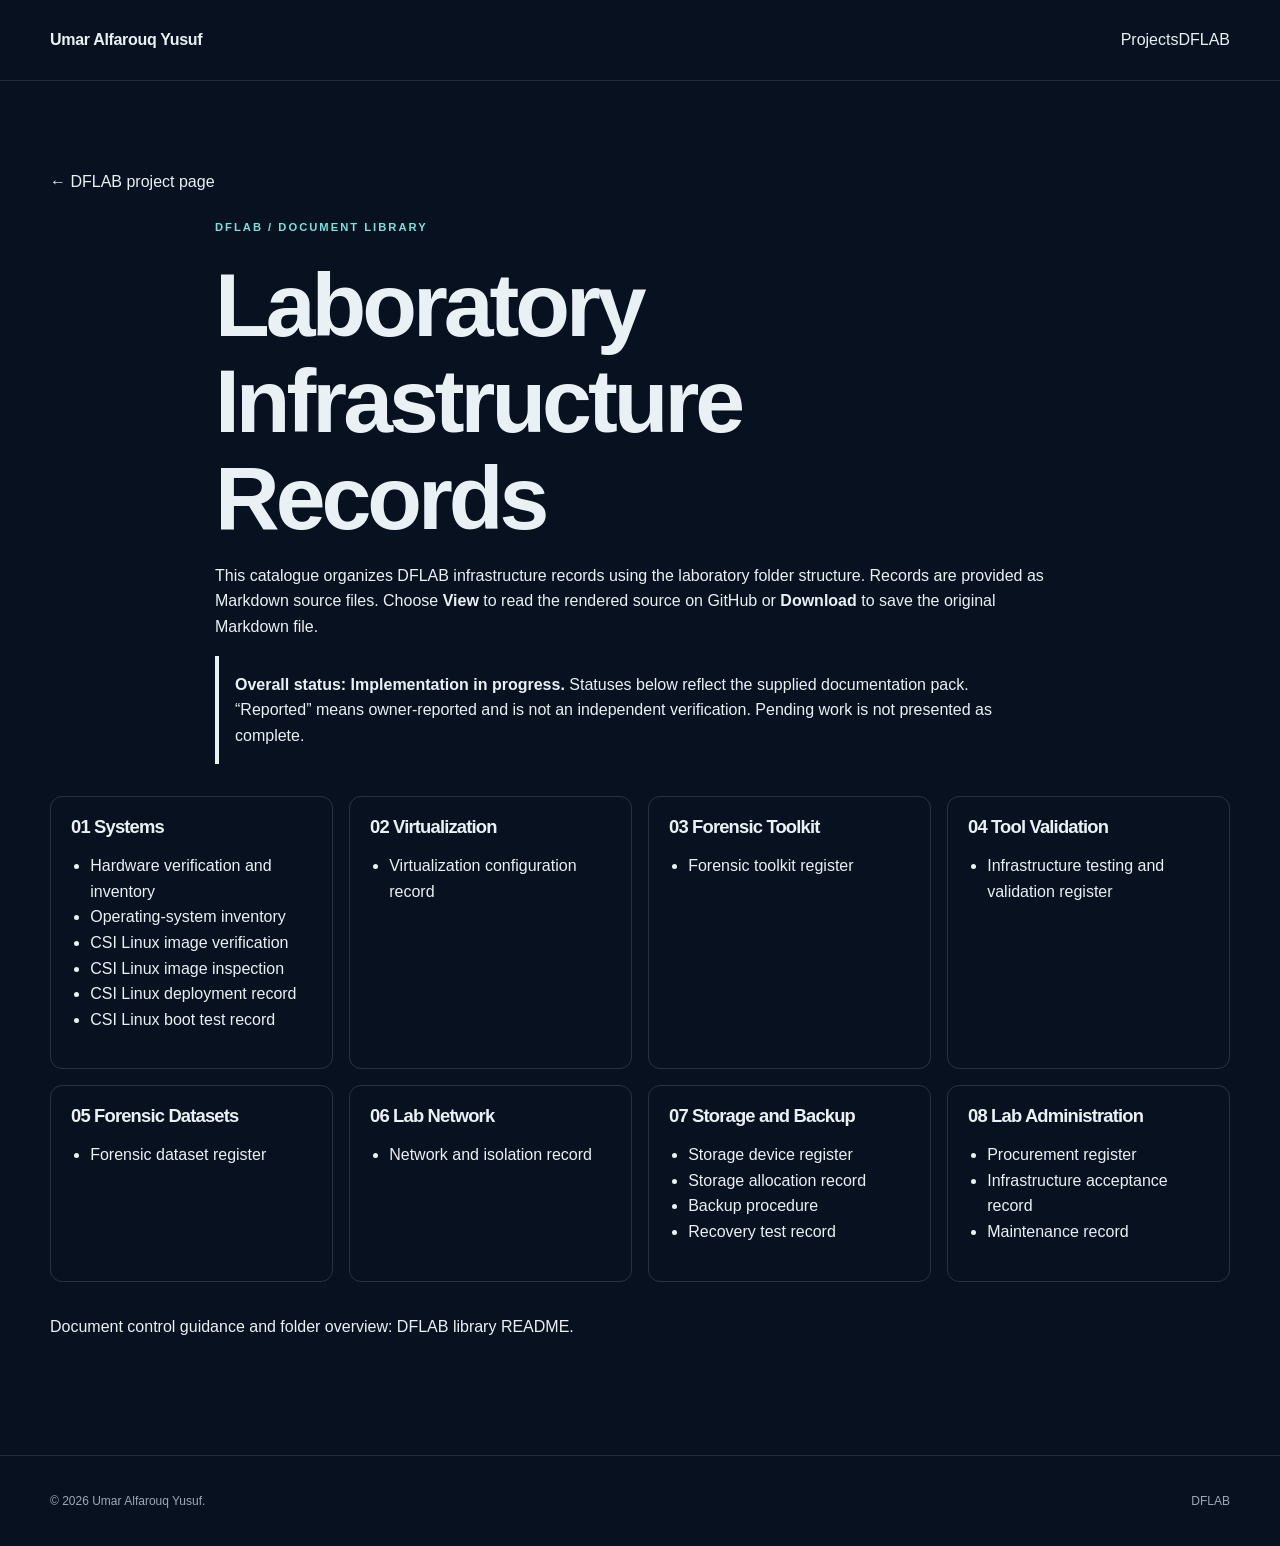
==== DFLAB/index.html @ f7931f22 "Add DFLAB infrastructure document library and structured records" ====
<!doctype html>
<html lang="en">
<head>
  <meta charset="utf-8">
  <meta name="viewport" content="width=device-width, initial-scale=1">
  <meta name="description" content="DFLAB infrastructure document library, implementation records and test status.">
  <title>DFLAB Document Library</title>
  <link rel="stylesheet" href="../css/style.css">
  <link rel="stylesheet" href="../css/pages.css">
  <style>
    .library-intro{max-width:850px;margin:0 auto 2rem}.library-grid{display:grid;grid-template-columns:repeat(auto-fit,minmax(250px,1fr));gap:1rem;margin:2rem 0}.library-card{padding:1.25rem;border:1px solid rgba(127,127,127,.3);border-radius:12px}.library-card h2{font-size:1.15rem;margin-top:0}.library-card ul{padding-left:1.2rem}.doc-actions{display:flex;gap:.8rem;flex-wrap:wrap;font-size:.92rem}.status-note{padding:1rem;border-left:4px solid currentColor}.back-link{display:inline-block;margin:1.5rem 0}
  </style>
</head>
<body>
  <header class="site-header"><div class="container nav-wrap"><a class="brand" href="../index.html">Umar Alfarouq Yusuf</a><nav aria-label="Main navigation"><a href="../projects.html">Projects</a><a href="../lab.html">DFLAB</a></nav></div></header>
  <main class="container" style="padding:64px 0 100px">
    <a class="back-link" href="../lab.html">← DFLAB project page</a>
    <div class="library-intro"><p class="eyebrow">DFLAB / Document Library</p><h1>Laboratory Infrastructure Records</h1><p>This catalogue organizes DFLAB infrastructure records using the laboratory folder structure. Records are provided as Markdown source files. Choose <strong>View</strong> to read the rendered source on GitHub or <strong>Download</strong> to save the original Markdown file.</p><p class="status-note"><strong>Overall status: Implementation in progress.</strong> Statuses below reflect the supplied documentation pack. “Reported” means owner-reported and is not an independent verification. Pending work is not presented as complete.</p></div>
    <section class="library-grid" aria-label="Document categories">
      <article class="library-card"><h2>01 Systems</h2><ul><li><a href="02_LABORATORY_INFRASTRUCTURE/01_SYSTEMS/HARDWARE_INVENTORY/DFLAB_Hardware_Verification_and_Inventory_Record.md">Hardware verification and inventory</a></li><li><a href="02_LABORATORY_INFRASTRUCTURE/01_SYSTEMS/OPERATING_SYSTEM_INVENTORY/DFLAB_Operating_System_Inventory.md">Operating-system inventory</a></li><li><a href="02_LABORATORY_INFRASTRUCTURE/01_SYSTEMS/OPERATING_SYSTEMS/CSI_LINUX/Image_Verification/DFLAB_CSI_Linux_Image_Verification.md">CSI Linux image verification</a></li><li><a href="02_LABORATORY_INFRASTRUCTURE/01_SYSTEMS/OPERATING_SYSTEMS/CSI_LINUX/Image_Inspection/DFLAB_CSI_Linux_Image_Inspection.md">CSI Linux image inspection</a></li><li><a href="02_LABORATORY_INFRASTRUCTURE/01_SYSTEMS/OPERATING_SYSTEMS/CSI_LINUX/Deployment_Records/DFLAB_CSI_Linux_Deployment_Record.md">CSI Linux deployment record</a></li><li><a href="02_LABORATORY_INFRASTRUCTURE/01_SYSTEMS/OPERATING_SYSTEMS/CSI_LINUX/Boot_Test_Records/DFLAB_CSI_Linux_Boot_Test_Record.md">CSI Linux boot test record</a></li></ul></article>
      <article class="library-card"><h2>02 Virtualization</h2><ul><li><a href="02_LABORATORY_INFRASTRUCTURE/02_VIRTUALIZATION/DFLAB_Virtualization_Configuration_Record.md">Virtualization configuration record</a></li></ul></article>
      <article class="library-card"><h2>03 Forensic Toolkit</h2><ul><li><a href="02_LABORATORY_INFRASTRUCTURE/03_FORENSIC_TOOLKIT/DFLAB_Forensic_Toolkit_Register.md">Forensic toolkit register</a></li></ul></article>
      <article class="library-card"><h2>04 Tool Validation</h2><ul><li><a href="02_LABORATORY_INFRASTRUCTURE/04_TOOL_VALIDATION/DFLAB_Infrastructure_Testing_and_Validation_Register.md">Infrastructure testing and validation register</a></li></ul></article>
      <article class="library-card"><h2>05 Forensic Datasets</h2><ul><li><a href="02_LABORATORY_INFRASTRUCTURE/05_FORENSIC_DATASETS/DFLAB_Forensic_Dataset_Register.md">Forensic dataset register</a></li></ul></article>
      <article class="library-card"><h2>06 Lab Network</h2><ul><li><a href="02_LABORATORY_INFRASTRUCTURE/06_LAB_NETWORK/DFLAB_Laboratory_Network_and_Isolation_Record.md">Network and isolation record</a></li></ul></article>
      <article class="library-card"><h2>07 Storage and Backup</h2><ul><li><a href="02_LABORATORY_INFRASTRUCTURE/07_STORAGE_AND_BACKUP/STORAGE_DEVICE_REGISTER/DFLAB_Storage_Device_Register.md">Storage device register</a></li><li><a href="02_LABORATORY_INFRASTRUCTURE/07_STORAGE_AND_BACKUP/STORAGE_ALLOCATION/DFLAB_Storage_Allocation_Record.md">Storage allocation record</a></li><li><a href="02_LABORATORY_INFRASTRUCTURE/07_STORAGE_AND_BACKUP/BACKUP_PROCEDURES/DFLAB_Backup_Procedure.md">Backup procedure</a></li><li><a href="02_LABORATORY_INFRASTRUCTURE/07_STORAGE_AND_BACKUP/RECOVERY_TESTS/DFLAB_Recovery_Test_Record.md">Recovery test record</a></li></ul></article>
      <article class="library-card"><h2>08 Lab Administration</h2><ul><li><a href="02_LABORATORY_INFRASTRUCTURE/08_LAB_ADMINISTRATION/PROCUREMENT/DFLAB_Procurement_Register.md">Procurement register</a></li><li><a href="02_LABORATORY_INFRASTRUCTURE/08_LAB_ADMINISTRATION/INFRASTRUCTURE_ACCEPTANCE/DFLAB_Infrastructure_Acceptance_Record.md">Infrastructure acceptance record</a></li><li><a href="02_LABORATORY_INFRASTRUCTURE/08_LAB_ADMINISTRATION/MAINTENANCE_RECORDS/DFLAB_Maintenance_Record.md">Maintenance record</a></li></ul></article>
    </section>
    <p>Document control guidance and folder overview: <a href="README.md">DFLAB library README</a>.</p>
  </main>
  <footer class="site-footer"><div class="container footer-wrap"><p>© 2026 Umar Alfarouq Yusuf.</p><a href="../lab.html">DFLAB</a></div></footer>
  <script>
    // Open document links in a new tab; preserve the library page for navigation.
    document.querySelectorAll('.library-card a').forEach(link => { link.target = '_blank'; link.rel = 'noopener'; });
  </script>
</body>
</html>
---- css/style.css ----
:root {
  --ink: #eaf1f5;
  --muted: #9aa9b6;
  --line: rgba(190, 215, 225, .15);
  --navy: #08111f;
  --panel: #0d1b2b;
  --cyan: #74e4df;
  --lime: #c9ef78;
  --max: 1180px;
}

* { box-sizing: border-box; }
html { scroll-behavior: smooth; }
body { margin: 0; color: var(--ink); background: var(--navy); font-family: "DM Sans", sans-serif; line-height: 1.6; }
a { color: inherit; text-decoration: none; }
.container { width: min(calc(100% - 48px), var(--max)); margin-inline: auto; }
.skip-link { position: fixed; top: -100px; left: 20px; z-index: 10; padding: 10px 14px; color: var(--navy); background: var(--cyan); }
.skip-link:focus { top: 20px; }

.site-header { border-bottom: 1px solid var(--line); }
.nav-wrap, .footer-wrap { display: flex; align-items: center; justify-content: space-between; min-height: 80px; gap: 24px; }
.brand { display: inline-flex; align-items: center; gap: 11px; font-family: "Space Grotesk", sans-serif; font-weight: 600; letter-spacing: -.02em; white-space: nowrap; }
.brand-emblem {
  width: 34px;
  height: 34px;
  display: block;
  border-radius: 50%;
  object-fit: cover;
}
.brand-mark { display: grid; width: 34px; height: 34px; place-items: center; color: var(--navy); background: var(--cyan); font-size: .7rem; font-weight: 700; }
.site-nav { display: flex; flex-wrap: wrap; justify-content: flex-end; gap: 24px; color: var(--muted); font-size: .82rem; }
.site-nav a { transition: color .2s ease; }
.site-nav a:hover, .site-nav a.active { color: var(--cyan); }

.hero { display: grid; grid-template-columns: 1.1fr .9fr; align-items: center; min-height: 650px; gap: 50px; padding-block: 90px; }
.eyebrow { margin: 0 0 20px; color: var(--cyan); font-size: .7rem; font-weight: 700; letter-spacing: .18em; text-transform: uppercase; }
.status-dot, .pulse { display: inline-block; width: 7px; height: 7px; margin-right: 8px; border-radius: 50%; background: var(--lime); box-shadow: 0 0 12px var(--lime); }
h1, h2, h3 { margin: 0; font-family: "Space Grotesk", sans-serif; line-height: 1.08; letter-spacing: -.045em; }
h1 { max-width: 700px; font-size: clamp(3.2rem, 7vw, 6.3rem); }
h1 span, h2 em { color: var(--cyan); font-style: normal; }
.hero-text { max-width: 540px; margin: 30px 0; color: var(--muted); font-size: 1.05rem; }
.hero-actions { display: flex; flex-wrap: wrap; gap: 12px; }
.button {
  display: inline-flex;
  align-items: center;
  justify-content: center;
  gap: 18px;
  min-height: 48px;
  padding: 0 20px;
  border: 1px solid var(--cyan);
  font-size: .8rem;
  font-weight: 700;
  transition: transform .2s ease, background-color .2s ease, border-color .2s ease;
}
.button:hover { transform: translateY(-3px); }
.button-primary { color: var(--navy); background: var(--cyan); }
.button-primary:hover { background: var(--lime); border-color: var(--lime); }
.button-secondary { border-color: var(--line); color: var(--muted); }
.button-secondary:hover { color: var(--ink); border-color: var(--cyan); }

.hero-visual { position: relative; display: grid; min-height: 390px; place-items: center; }
.orbit { position: absolute; border: 1px solid var(--line); border-radius: 50%; transform: rotate(-25deg); }
.orbit-one { width: 360px; height: 190px; }
.orbit-two { width: 240px; height: 370px; }

.profile-photo {
  width: min(300px, 40vw);
  aspect-ratio: 3 / 4;
  border-radius: 10px;
  overflow: hidden;
  background: linear-gradient(180deg, rgba(8,17,31,0.88), rgba(13,27,43,0.95));
  border: 1px solid rgba(116,228,223,0.08);
  box-shadow: 0 8px 30px rgba(2,6,10,0.6);
  z-index: 3;
  display: block;
  margin-inline-start: auto;
}
.profile-photo img {
  width: 100%;
  height: 100%;
  object-fit: cover;
  object-position: 50% 38%;
  display: block;
}

.evidence-card {
  position: relative;
  width: min(100%, 260px);
  min-height: 320px;
  padding: 20px;
  overflow: hidden;
  border: 1px solid rgba(116, 228, 223, .12);
  background: linear-gradient(145deg, rgba(18,48,68,0.18), rgba(13,27,43,0.14));
  transform: rotate(-6deg);
  box-shadow: none;
  z-index: 1;
  margin-left: -20px;
}
.evidence-card .fingerprint { position: absolute; top: 80px; left: 0; width: 100%; color: var(--cyan); opacity: .08; text-align: center; font-size: 7rem; }
.scan-lines { height: 100px; margin: 34px -20px 20px; opacity: .22; background: repeating-linear-gradient(0deg, transparent 0 10px, rgba(116,228,223,0.06) 11px 12px); }
.card-top, .card-meta { display: flex; justify-content: space-between; color: var(--muted); font-size: .62rem; letter-spacing: .12em; }
.card-title { position: relative; margin: 0 0 28px; font-size: 1.25rem; line-height: 1.2; }
.card-title strong, .card-meta strong { color: var(--lime); }

.intro-section { display: grid; grid-template-columns: 1fr 1fr; gap: 80px; padding-block: 115px; border-top: 1px solid var(--line); }
h2 { font-size: clamp(2.4rem, 5vw, 4.5rem); }
.intro-content { max-width: 440px; padding-top: 44px; color: var(--muted); font-size: 1.1rem; }
.text-link { display: inline-flex; gap: 18px; margin-top: 22px; color: var(--cyan); font-size: .82rem; font-weight: 700; }
.text-link:hover { color: var(--lime); }
.focus-section { padding-block: 100px 120px; background: #0a1726; }
.section-heading-row { display: flex; align-items: end; justify-content: space-between; margin-bottom: 50px; }
.section-heading-row .text-link { margin-bottom: 8px; }
.focus-grid { display: grid; grid-template-columns: repeat(3, 1fr); gap: 14px; }
.focus-card { position: relative; min-height: 290px; padding: 28px; border: 1px solid var(--line); background: var(--panel); }
.focus-card.featured { border-color: rgba(116, 228, 223, .6); background: linear-gradient(135deg, #123044, #0d1b2b); }
.focus-card .number { color: var(--cyan); font-size: .7rem; letter-spacing: .1em; }
.focus-card h3 { margin-top: 65px; font-size: 1.8rem; }
.focus-card p { max-width: 220px; color: var(--muted); font-size: .87rem; }
.focus-card > a { position: relative; right: 27px; bottom: 25px; color: var(--cyan); font-size: 1.4rem; }
.cta-section { padding-block: 100px; }
.cta-box { padding: 65px; border: 1px solid var(--line); background: radial-gradient(circle at 90% 20%, rgba(116, 228, 223, .14), transparent 35%), var(--panel); }
.cta-box h2 { margin-bottom: 35px; }
.site-footer { border-top: 1px solid var(--line); color: var(--muted); font-size: .75rem; }
.footer-wrap { min-height: 90px; }
.footer-wrap div { display: flex; gap: 22px; }
.footer-wrap a:hover { color: var(--cyan); }

@media (max-width: 1100px) {
  .profile-photo { width: min(260px, 36vw); }
  .evidence-card { width: min(220px, 36vw); min-height: 280px; margin-left: -12px; transform: rotate(-5deg); }
  .orbit-one { width: 300px; height: 160px; }
  .orbit-two { width: 200px; height: 300px; }
}

@media (max-width: 850px) {
  .nav-wrap { align-items: flex-start; flex-direction: column; padding-block: 18px; }
  .site-nav { justify-content: flex-start; gap: 12px 18px; }
  .hero { grid-template-columns: 1fr; padding-block: 75px; }
  .hero-visual { min-height: 330px; }
  .profile-photo { width: min(220px, 46vw); aspect-ratio: 3 / 4; margin: 0 auto 18px; }
  .evidence-card { position: relative; margin: 0 auto; transform: none; margin-top: 8px; }
  .intro-section { gap: 35px; }
}

@media (max-width: 620px) {
  .container { width: min(calc(100% - 32px), var(--max)); }
  h1 { font-size: clamp(2.9rem, 15vw, 4.5rem); }
  .intro-section, .focus-grid { grid-template-columns: 1fr; }
  .intro-content { padding-top: 0; }
  .section-heading-row { align-items: flex-start; flex-direction: column; gap: 15px; }
  .focus-card { min-height: 245px; }
  .focus-card h3 { margin-top: 45px; }
  .cta-box { padding: 38px 24px; }
  .footer-wrap { align-items: flex-start; flex-direction: column; justify-content: center; padding-block: 25px; }
  .profile-photo { width: min(180px, 44vw); aspect-ratio: 3 / 4; }
  .evidence-card { width: min(240px, 60vw); }
}

@media (prefers-reduced-motion: reduce) { *, *::before, *::after { scroll-behavior: auto !important; transition: none !important; } }
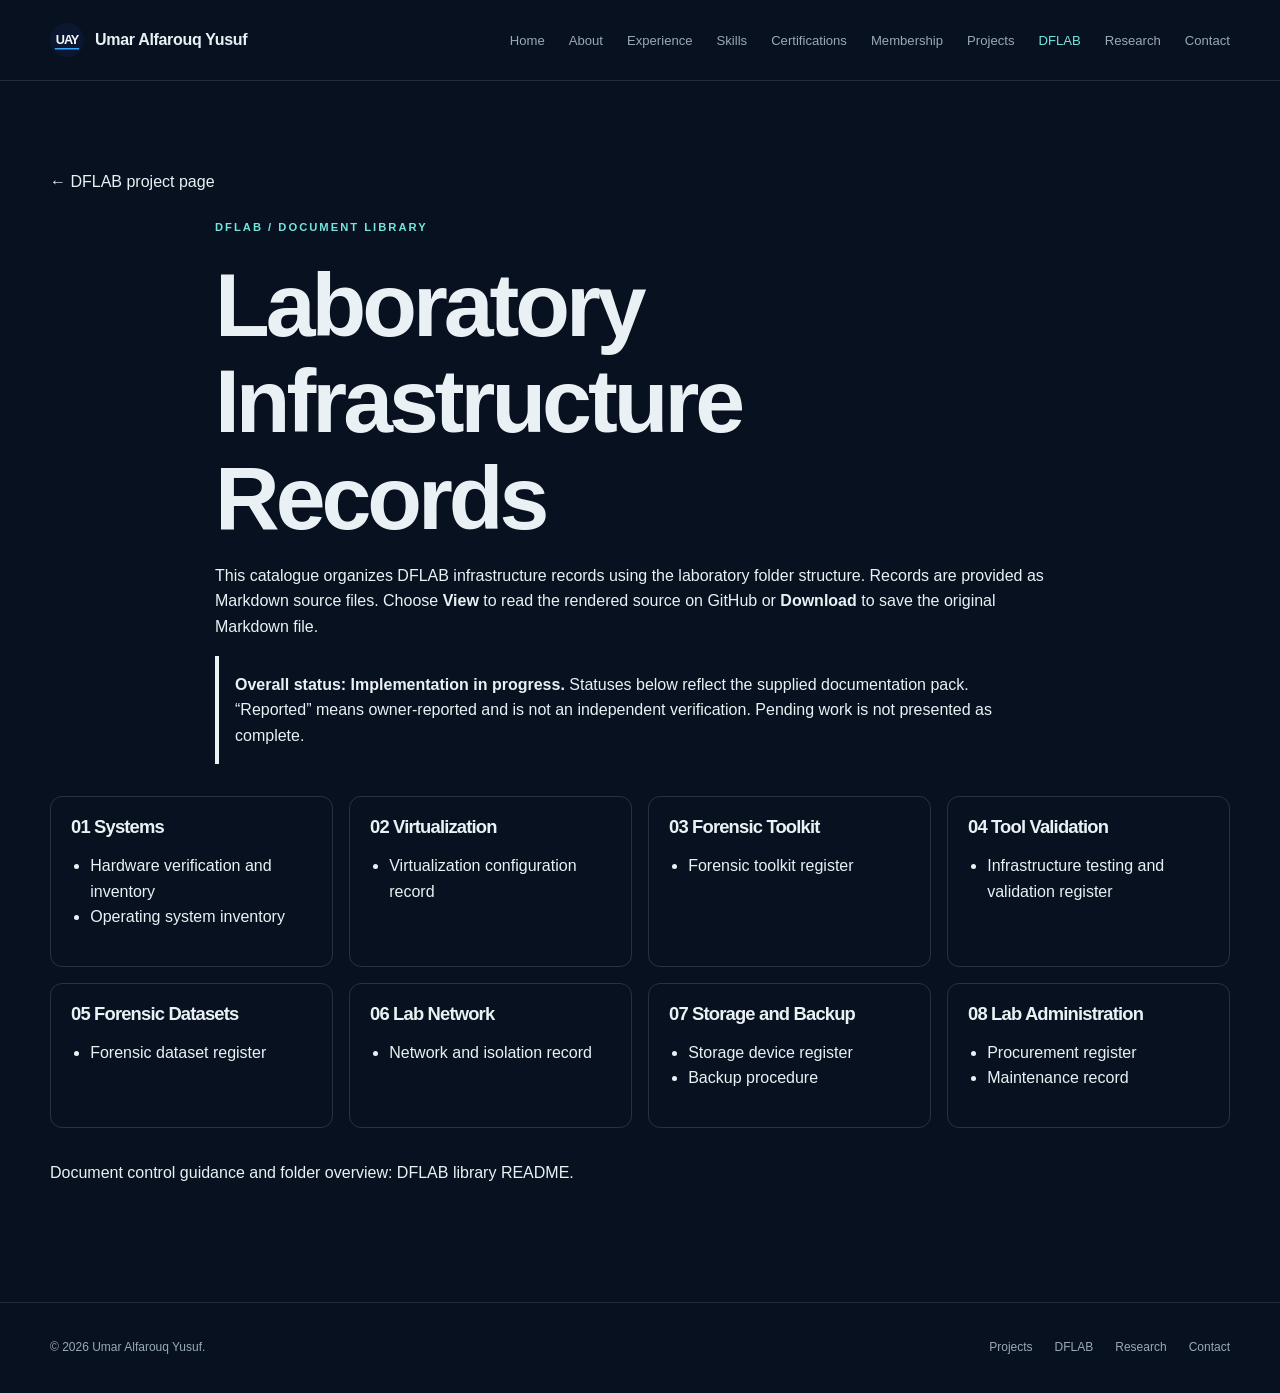
==== commit 5d251a0a: "Fix DFLAB navigation and align global site links with the main portfolio menu" ====
--- a/DFLAB/index.html
+++ b/DFLAB/index.html
@@ -12,23 +12,55 @@
   </style>
 </head>
 <body>
-  <header class="site-header"><div class="container nav-wrap"><a class="brand" href="../index.html">Umar Alfarouq Yusuf</a><nav aria-label="Main navigation"><a href="../projects.html">Projects</a><a href="../lab.html">DFLAB</a></nav></div></header>
+  <header class="site-header">
+    <div class="container nav-wrap">
+      <a class="brand" href="../index.html" aria-label="Umar Alfarouq Yusuf home">
+        <img src="../assets/images/uay-emblem.svg" class="brand-emblem" alt="UAY emblem" width="34" height="34">
+        <span>Umar Alfarouq Yusuf</span>
+      </a>
+      <nav class="site-nav" aria-label="Primary navigation">
+        <a href="../index.html">Home</a>
+        <a href="../about.html">About</a>
+        <a href="../experience.html">Experience</a>
+        <a href="../skills.html">Skills</a>
+        <a href="../certifications.html">Certifications</a>
+        <a href="../membership.html">Membership</a>
+        <a href="../projects.html">Projects</a>
+        <a class="active" href="../lab.html" aria-current="page">DFLAB</a>
+        <a href="../research.html">Research</a>
+        <a href="../contact.html">Contact</a>
+      </nav>
+    </div>
+  </header>
+
   <main class="container" style="padding:64px 0 100px">
     <a class="back-link" href="../lab.html">← DFLAB project page</a>
     <div class="library-intro"><p class="eyebrow">DFLAB / Document Library</p><h1>Laboratory Infrastructure Records</h1><p>This catalogue organizes DFLAB infrastructure records using the laboratory folder structure. Records are provided as Markdown source files. Choose <strong>View</strong> to read the rendered source on GitHub or <strong>Download</strong> to save the original Markdown file.</p><p class="status-note"><strong>Overall status: Implementation in progress.</strong> Statuses below reflect the supplied documentation pack. “Reported” means owner-reported and is not an independent verification. Pending work is not presented as complete.</p></div>
     <section class="library-grid" aria-label="Document categories">
-      <article class="library-card"><h2>01 Systems</h2><ul><li><a href="02_LABORATORY_INFRASTRUCTURE/01_SYSTEMS/HARDWARE_INVENTORY/DFLAB_Hardware_Verification_and_Inventory_Record.md">Hardware verification and inventory</a></li><li><a href="02_LABORATORY_INFRASTRUCTURE/01_SYSTEMS/OPERATING_SYSTEM_INVENTORY/DFLAB_Operating_System_Inventory.md">Operating-system inventory</a></li><li><a href="02_LABORATORY_INFRASTRUCTURE/01_SYSTEMS/OPERATING_SYSTEMS/CSI_LINUX/Image_Verification/DFLAB_CSI_Linux_Image_Verification.md">CSI Linux image verification</a></li><li><a href="02_LABORATORY_INFRASTRUCTURE/01_SYSTEMS/OPERATING_SYSTEMS/CSI_LINUX/Image_Inspection/DFLAB_CSI_Linux_Image_Inspection.md">CSI Linux image inspection</a></li><li><a href="02_LABORATORY_INFRASTRUCTURE/01_SYSTEMS/OPERATING_SYSTEMS/CSI_LINUX/Deployment_Records/DFLAB_CSI_Linux_Deployment_Record.md">CSI Linux deployment record</a></li><li><a href="02_LABORATORY_INFRASTRUCTURE/01_SYSTEMS/OPERATING_SYSTEMS/CSI_LINUX/Boot_Test_Records/DFLAB_CSI_Linux_Boot_Test_Record.md">CSI Linux boot test record</a></li></ul></article>
+      <article class="library-card"><h2>01 Systems</h2><ul><li><a href="02_LABORATORY_INFRASTRUCTURE/01_SYSTEMS/HARDWARE_INVENTORY/DFLAB_Hardware_Verification_and_Inventory_Record.md">Hardware verification and inventory</a></li><li><a href="02_LABORATORY_INFRASTRUCTURE/01_SYSTEMS/OPERATING_SYSTEM_INVENTORY/DFLAB_Operating_System_Inventory.md">Operating system inventory</a></li></ul></article>
       <article class="library-card"><h2>02 Virtualization</h2><ul><li><a href="02_LABORATORY_INFRASTRUCTURE/02_VIRTUALIZATION/DFLAB_Virtualization_Configuration_Record.md">Virtualization configuration record</a></li></ul></article>
       <article class="library-card"><h2>03 Forensic Toolkit</h2><ul><li><a href="02_LABORATORY_INFRASTRUCTURE/03_FORENSIC_TOOLKIT/DFLAB_Forensic_Toolkit_Register.md">Forensic toolkit register</a></li></ul></article>
       <article class="library-card"><h2>04 Tool Validation</h2><ul><li><a href="02_LABORATORY_INFRASTRUCTURE/04_TOOL_VALIDATION/DFLAB_Infrastructure_Testing_and_Validation_Register.md">Infrastructure testing and validation register</a></li></ul></article>
       <article class="library-card"><h2>05 Forensic Datasets</h2><ul><li><a href="02_LABORATORY_INFRASTRUCTURE/05_FORENSIC_DATASETS/DFLAB_Forensic_Dataset_Register.md">Forensic dataset register</a></li></ul></article>
       <article class="library-card"><h2>06 Lab Network</h2><ul><li><a href="02_LABORATORY_INFRASTRUCTURE/06_LAB_NETWORK/DFLAB_Laboratory_Network_and_Isolation_Record.md">Network and isolation record</a></li></ul></article>
-      <article class="library-card"><h2>07 Storage and Backup</h2><ul><li><a href="02_LABORATORY_INFRASTRUCTURE/07_STORAGE_AND_BACKUP/STORAGE_DEVICE_REGISTER/DFLAB_Storage_Device_Register.md">Storage device register</a></li><li><a href="02_LABORATORY_INFRASTRUCTURE/07_STORAGE_AND_BACKUP/STORAGE_ALLOCATION/DFLAB_Storage_Allocation_Record.md">Storage allocation record</a></li><li><a href="02_LABORATORY_INFRASTRUCTURE/07_STORAGE_AND_BACKUP/BACKUP_PROCEDURES/DFLAB_Backup_Procedure.md">Backup procedure</a></li><li><a href="02_LABORATORY_INFRASTRUCTURE/07_STORAGE_AND_BACKUP/RECOVERY_TESTS/DFLAB_Recovery_Test_Record.md">Recovery test record</a></li></ul></article>
-      <article class="library-card"><h2>08 Lab Administration</h2><ul><li><a href="02_LABORATORY_INFRASTRUCTURE/08_LAB_ADMINISTRATION/PROCUREMENT/DFLAB_Procurement_Register.md">Procurement register</a></li><li><a href="02_LABORATORY_INFRASTRUCTURE/08_LAB_ADMINISTRATION/INFRASTRUCTURE_ACCEPTANCE/DFLAB_Infrastructure_Acceptance_Record.md">Infrastructure acceptance record</a></li><li><a href="02_LABORATORY_INFRASTRUCTURE/08_LAB_ADMINISTRATION/MAINTENANCE_RECORDS/DFLAB_Maintenance_Record.md">Maintenance record</a></li></ul></article>
+      <article class="library-card"><h2>07 Storage and Backup</h2><ul><li><a href="02_LABORATORY_INFRASTRUCTURE/07_STORAGE_AND_BACKUP/STORAGE_DEVICE_REGISTER/DFLAB_Storage_Device_Register.md">Storage device register</a></li><li><a href="02_LABORATORY_INFRASTRUCTURE/07_STORAGE_AND_BACKUP/BACKUP_PROCEDURES/DFLAB_Backup_Procedure.md">Backup procedure</a></li></ul></article>
+      <article class="library-card"><h2>08 Lab Administration</h2><ul><li><a href="02_LABORATORY_INFRASTRUCTURE/08_LAB_ADMINISTRATION/PROCUREMENT/DFLAB_Procurement_Register.md">Procurement register</a></li><li><a href="02_LABORATORY_INFRASTRUCTURE/08_LAB_ADMINISTRATION/MAINTENANCE_RECORDS/DFLAB_Maintenance_Record.md">Maintenance record</a></li></ul></article>
     </section>
     <p>Document control guidance and folder overview: <a href="README.md">DFLAB library README</a>.</p>
   </main>
-  <footer class="site-footer"><div class="container footer-wrap"><p>© 2026 Umar Alfarouq Yusuf.</p><a href="../lab.html">DFLAB</a></div></footer>
+
+  <footer class="site-footer">
+    <div class="container footer-wrap">
+      <p>© 2026 Umar Alfarouq Yusuf.</p>
+      <div>
+        <a href="../projects.html">Projects</a>
+        <a href="../lab.html">DFLAB</a>
+        <a href="../research.html">Research</a>
+        <a href="../contact.html">Contact</a>
+      </div>
+    </div>
+  </footer>
+
   <script>
     // Open document links in a new tab; preserve the library page for navigation.
     document.querySelectorAll('.library-card a').forEach(link => { link.target = '_blank'; link.rel = 'noopener'; });
